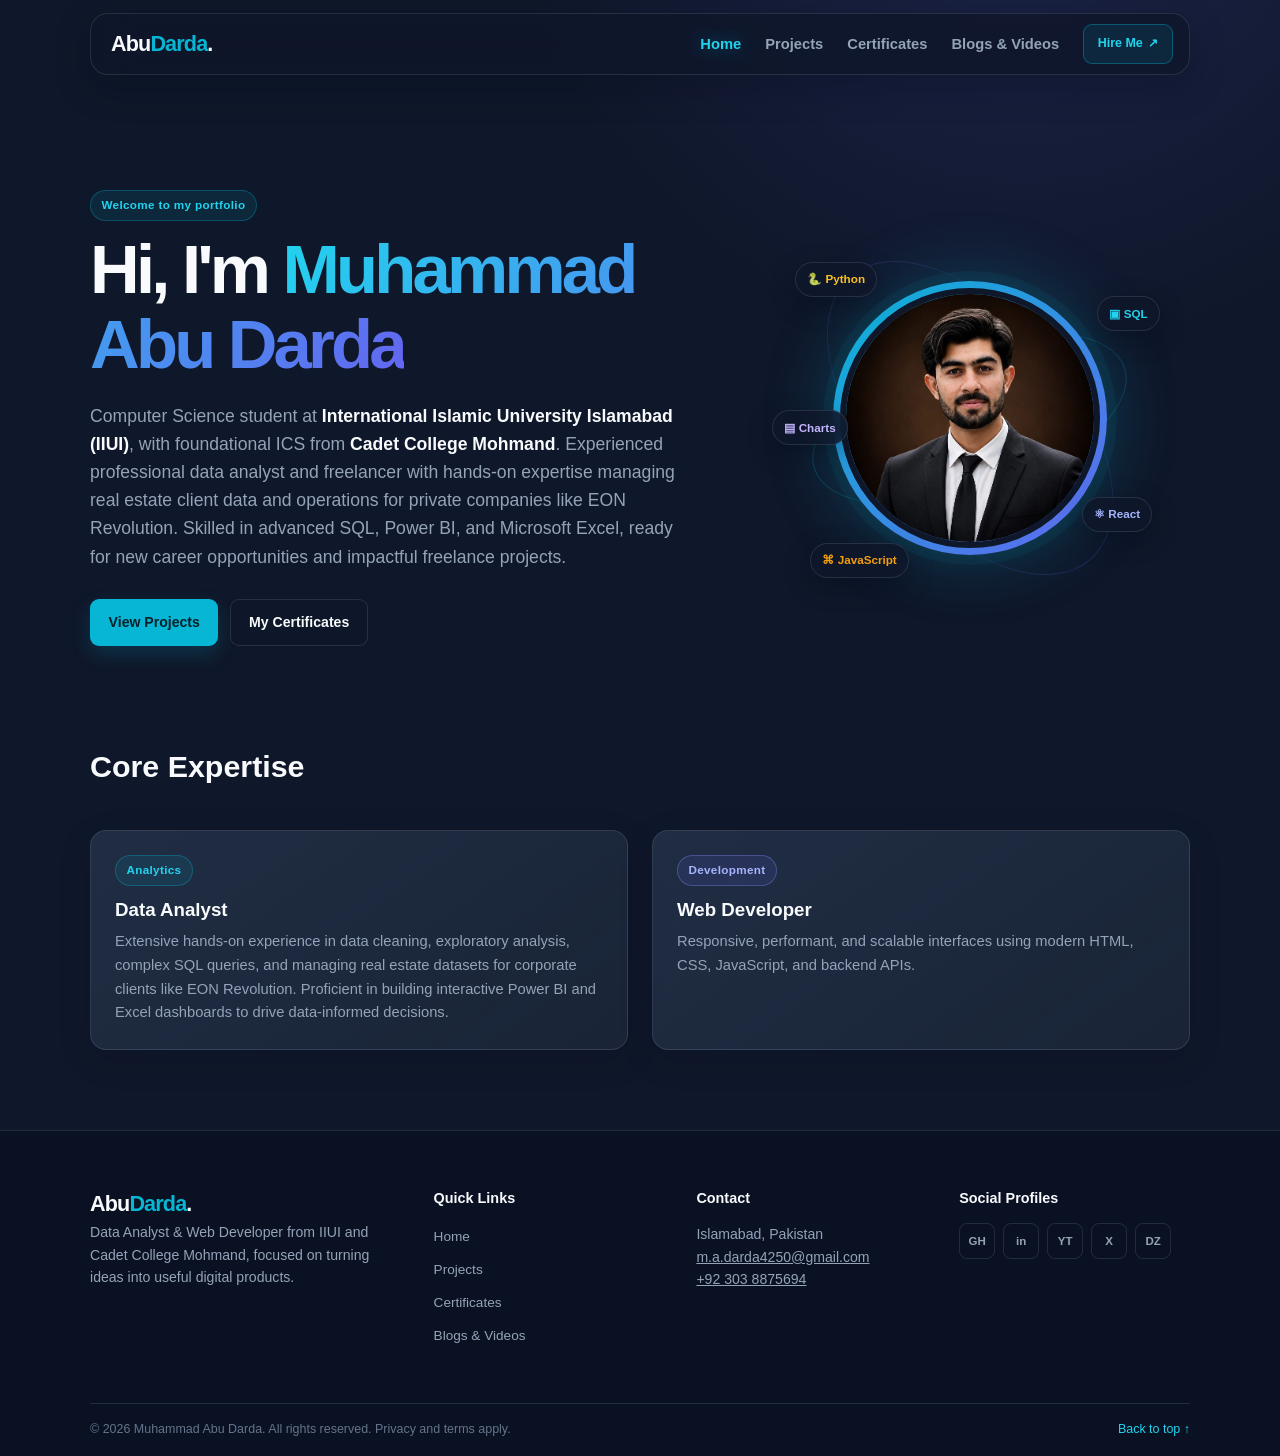
==== index.html @ 74d6f2fb "Add files via upload" ====
<!DOCTYPE html>
<html lang="en">
<head>
  <meta charset="UTF-8">
  <meta name="viewport" content="width=device-width, initial-scale=1.0">
  <meta name="description" content="Muhammad Abu Darda — Data Analyst and Web Developer portfolio.">
  <title>Muhammad Abu Darda | Data Analyst & Web Developer</title>
  <link rel="stylesheet" href="style.css">
</head>
<body id="top">
  <a class="skip-link" href="#main-content">Skip to content</a>
  <nav class="navbar" aria-label="Primary navigation">
    <div class="container nav-shell">
      <a href="index.html" class="logo" aria-label="Abu Darda home">Abu<span>Darda</span>.</a>
      <button class="nav-toggle" type="button" aria-expanded="false" aria-controls="primary-menu" aria-label="Open navigation menu"><span></span><span></span><span></span></button>
      <ul class="nav-links" id="primary-menu">
        <li><a class="active" href="index.html" aria-current="page">Home</a></li>
        <li><a href="projects.html">Projects</a></li>
        <li><a href="certificate.html">Certificates</a></li>
        <li><a href="blogs.html">Blogs & Videos</a></li>
      </ul>
      <a href="mailto:m.a.darda4250@gmail.com" class="nav-cta">Hire Me <span aria-hidden="true">↗</span></a>
    </div>
  </nav>

  <main id="main-content">
    <header class="container">
      <div class="hero">
        <div class="hero-text">
          <span class="badge">Welcome to my portfolio</span>
          <h1>Hi, I'm <span class="gradient-text">Muhammad Abu Darda</span></h1>
          <p>Computer Science student at <strong>International Islamic University Islamabad (IIUI)</strong>, with foundational ICS from <strong>Cadet College Mohmand</strong>. Experienced professional data analyst and freelancer with hands-on expertise managing real estate client data and operations for private companies like EON Revolution. Skilled in advanced SQL, Power BI, and Microsoft Excel, ready for new career opportunities and impactful freelance projects.</p>
          <div class="hero-actions">
            <a href="projects.html" class="btn btn-primary">View Projects</a>
            <a href="certificate.html" class="btn btn-outline">My Certificates</a>
          </div>
        </div>
        <div class="hero-img-wrap">
          <div class="profile-orbit" aria-label="Profile image with technology badges">
            <span class="orbit-badge">🐍 Python</span>
            <span class="orbit-badge">▣ SQL</span>
            <span class="orbit-badge">⚛ React</span>
            <span class="orbit-badge">⌘ JavaScript</span>
            <span class="orbit-badge">▤ Charts</span>
            <div class="profile-img-container">
              <img src="profile-pic.jpeg" alt="Portrait of Muhammad Abu Darda" width="600" height="600">
            </div>
          </div>
        </div>
      </div>
    </header>
    <section class="container" aria-labelledby="expertise-title">
      <h2 id="expertise-title" class="section-heading">Core Expertise</h2>
      <div class="grid-2">
        <article class="card">
          <span class="badge">Analytics</span>
          <h3>Data Analyst</h3>
          <p class="card-desc">Extensive hands-on experience in data cleaning, exploratory analysis, complex SQL queries, and managing real estate datasets for corporate clients like EON Revolution. Proficient in building interactive Power BI and Excel dashboards to drive data-informed decisions.</p>
        </article>
        <article class="card">
          <span class="badge badge-indigo">Development</span>
          <h3>Web Developer</h3>
          <p class="card-desc">Responsive, performant, and scalable interfaces using modern HTML, CSS, JavaScript, and backend APIs.</p>
        </article>
      </div>
    </section>
  </main>

  <footer>
    <div class="container footer-main">
      <div class="footer-brand"><a href="index.html" class="logo">Abu<span>Darda</span>.</a><p>Data Analyst & Web Developer from IIUI and Cadet College Mohmand, focused on turning ideas into useful digital products.</p></div>
      <div class="footer-column"><h2 class="footer-heading">Quick Links</h2><ul class="footer-links"><li><a href="index.html">Home</a></li><li><a href="projects.html">Projects</a></li><li><a href="certificate.html">Certificates</a></li><li><a href="blogs.html">Blogs & Videos</a></li></ul></div>
      <div class="footer-column"><h2 class="footer-heading">Contact</h2><p>Islamabad, Pakistan</p><p><a href="mailto:m.a.darda4250@gmail.com">m.a.darda4250@gmail.com</a></p><p><a href="tel:+923038875694">+92 303 8875694</a></p></div>
      <div class="footer-column"><h2 class="footer-heading">Social Profiles</h2><div class="social-links"><a href="https://github.com/015740bscsf25-eng" target="_blank" rel="noopener noreferrer" aria-label="GitHub">GH</a><a href="https://www.linkedin.com/in/muhammad-abu-darda-8aaa513ba" target="_blank" rel="noopener noreferrer" aria-label="LinkedIn">in</a><a href="https://youtube.com/" target="_blank" rel="noopener noreferrer" aria-label="YouTube">YT</a><a href="https://x.com/" target="_blank" rel="noopener noreferrer" aria-label="Twitter X">X</a><a href="#" aria-label="Daraz or portfolio link">DZ</a></div></div>
    </div>
    <div class="container footer-bottom"><p>&copy; 2026 Muhammad Abu Darda. All rights reserved. Privacy and terms apply.</p><a class="back-to-top" href="#top">Back to top ↑</a></div>
  </footer>
  <script src="js/main.js"></script>
</body>
</html>
---- style.css ----
:root {
  --bg-primary: #0f172a;
  --bg-surface: #1e293b;
  --bg-elevated: #24334a;
  --bg-card: rgba(30, 41, 59, 0.72);
  --accent-cyan: #06b6d4;
  --accent-cyan-bright: #22d3ee;
  --accent-indigo: #6366f1;
  --text-primary: #f8fafc;
  --text-secondary: #94a3b8;
  --text-muted: #64748b;
  --border-color: rgba(148, 163, 184, 0.18);
  --border-strong: rgba(34, 211, 238, 0.45);
  --shadow: 0 18px 55px rgba(2, 8, 23, 0.32);
  --radius: 16px;
  --font-family: "Segoe UI", Roboto, Helvetica, Arial, sans-serif;
}

* { box-sizing: border-box; margin: 0; padding: 0; }
html { scroll-behavior: smooth; }
body {
  background: radial-gradient(circle at 80% -10%, rgba(99, 102, 241, 0.16), transparent 32rem), var(--bg-primary);
  color: var(--text-primary);
  font-family: var(--font-family);
  line-height: 1.6;
  min-height: 100vh;
  display: flex;
  flex-direction: column;
}
body.modal-open { overflow: hidden; }
a { color: inherit; }
button, a { -webkit-tap-highlight-color: transparent; }
.container { width: min(1100px, calc(100% - 40px)); margin: 0 auto; }

.skip-link {
  position: absolute; left: 1rem; top: -4rem; z-index: 2000;
  background: var(--accent-cyan); color: var(--bg-primary); padding: .65rem 1rem; border-radius: 8px;
}
.skip-link:focus { top: 1rem; }
.navbar { position: sticky; top: .8rem; z-index: 1000; padding: 0 .75rem; }
.nav-shell { position: relative; min-height: 62px; display: flex; align-items: center; gap: 1.5rem; padding: .65rem 1rem .65rem 1.25rem; border: 1px solid var(--border-color); border-radius: 18px; background: rgba(15, 23, 42, .78); backdrop-filter: blur(20px); box-shadow: 0 12px 35px rgba(2, 8, 23, .25); }
.logo { text-decoration: none; font-size: 1.35rem; font-weight: 800; letter-spacing: -.04em; }
.logo span { color: var(--accent-cyan); }
.nav-links { display: flex; align-items: center; gap: clamp(.8rem, 2vw, 1.5rem); margin-left: auto; list-style: none; }
.nav-links a { color: var(--text-secondary); text-decoration: none; font-size: .92rem; font-weight: 600; transition: color .25s ease, text-shadow .25s ease; }
.nav-links a:hover, .nav-links a.active { color: var(--accent-cyan-bright); text-shadow: 0 0 18px rgba(34, 211, 238, .45); }
.nav-cta { display: inline-flex; align-items: center; gap: .35rem; padding: .55rem .85rem; border: 1px solid rgba(6, 182, 212, .35); border-radius: 9px; background: rgba(6, 182, 212, .1); color: var(--accent-cyan-bright); font-size: .78rem; font-weight: 800; text-decoration: none; white-space: nowrap; transition: .25s ease; }
.nav-cta:hover { background: var(--accent-cyan); color: var(--bg-primary); box-shadow: 0 0 22px rgba(6, 182, 212, .3); }
.nav-toggle { display: none; width: 2.35rem; height: 2.35rem; padding: .5rem; border: 1px solid var(--border-color); border-radius: 8px; background: transparent; cursor: pointer; }
.nav-toggle span { display: block; height: 2px; margin: 4px 0; border-radius: 2px; background: var(--text-primary); transition: transform .25s ease, opacity .25s ease; }
.nav-shell.menu-open .nav-toggle span:nth-child(1) { transform: translateY(6px) rotate(45deg); }
.nav-shell.menu-open .nav-toggle span:nth-child(2) { opacity: 0; }
.nav-shell.menu-open .nav-toggle span:nth-child(3) { transform: translateY(-6px) rotate(-45deg); }

.hero { display: grid; grid-template-columns: minmax(0, 1.15fr) minmax(320px, .85fr); align-items: center; gap: 4rem; padding: clamp(4.5rem, 10vw, 8rem) 0 5rem; }
.hero-text h1 { font-size: clamp(2.35rem, 6vw, 4.3rem); line-height: 1.08; letter-spacing: -.055em; margin: .75rem 0 1.25rem; }
.hero-text p { color: var(--text-secondary); max-width: 650px; font-size: clamp(1rem, 1.5vw, 1.1rem); margin-bottom: 1.75rem; }
.hero-text strong { color: var(--text-primary); }
.gradient-text { background: linear-gradient(120deg, var(--accent-cyan-bright), var(--accent-indigo)); background-clip: text; -webkit-background-clip: text; color: transparent; }
.hero-actions, .card-actions { display: flex; flex-wrap: wrap; gap: .75rem; align-items: center; }
.hero-img-wrap { display: grid; place-items: center; min-height: 390px; }
.profile-orbit { position: relative; width: min(100%, 380px); aspect-ratio: 1; display: grid; place-items: center; }
.profile-orbit::before, .profile-orbit::after { content: ""; position: absolute; border: 1px solid rgba(6, 182, 212, .24); border-radius: 50%; inset: 7%; transform: rotate(-18deg) scaleY(.45); }
.profile-orbit::after { inset: 1%; border-color: rgba(99, 102, 241, .2); transform: rotate(50deg) scaleY(.55); }
.profile-img-container { width: min(72%, 285px); aspect-ratio: 1; border-radius: 50%; padding: 7px; background: linear-gradient(135deg, var(--accent-cyan), var(--accent-indigo)); box-shadow: 0 0 0 10px rgba(6, 182, 212, .06), 0 0 70px rgba(6, 182, 212, .28); animation: levitate 5s ease-in-out infinite; z-index: 1; }
.profile-img-container img { width: 100%; height: 100%; display: block; object-fit: cover; border: 6px solid var(--bg-primary); border-radius: inherit; }
.orbit-badge { position: absolute; z-index: 2; display: inline-flex; align-items: center; gap: .35rem; padding: .45rem .7rem; border: 1px solid var(--border-color); border-radius: 999px; background: rgba(15, 23, 42, .82); backdrop-filter: blur(10px); color: var(--text-primary); box-shadow: 0 8px 24px rgba(2, 8, 23, .35); font-size: .73rem; font-weight: 700; animation: buzz 4.5s ease-in-out infinite; }
.orbit-badge:nth-child(1) { top: 9%; left: 4%; color: #fbbf24; animation-delay: -.7s; }
.orbit-badge:nth-child(2) { top: 18%; right: 0; color: var(--accent-cyan-bright); animation-delay: -1.8s; }
.orbit-badge:nth-child(3) { bottom: 20%; right: 2%; color: #a5b4fc; animation-delay: -3s; }
.orbit-badge:nth-child(4) { bottom: 8%; left: 8%; color: #f59e0b; animation-delay: -4s; }
.orbit-badge:nth-child(5) { top: 48%; left: -2%; color: #c4b5fd; animation-delay: -2.2s; }
@keyframes levitate { 0%, 100% { transform: translate3d(0, 0, 0); } 50% { transform: translate3d(0, -12px, 0); } }
@keyframes buzz { 0%, 100% { transform: translate3d(0, 0, 0) rotate(0); } 35% { transform: translate3d(5px, -8px, 0) rotate(2deg); } 70% { transform: translate3d(-5px, 4px, 0) rotate(-2deg); } }

.badge { display: inline-flex; align-items: center; width: fit-content; padding: .32rem .65rem; border: 1px solid rgba(6, 182, 212, .3); border-radius: 999px; background: rgba(6, 182, 212, .1); color: var(--accent-cyan-bright); font-size: .73rem; font-weight: 800; letter-spacing: .03em; }
.badge-indigo { border-color: rgba(129, 140, 248, .35); background: rgba(99, 102, 241, .13); color: #a5b4fc; }
.page-header { padding: clamp(3.5rem, 8vw, 5rem) 0 1rem; text-align: center; }
.page-header h1 { font-size: clamp(2rem, 5vw, 3.4rem); line-height: 1.15; margin-bottom: .8rem; }
.page-header p { max-width: 650px; margin: 0 auto; color: var(--text-secondary); }
.page-profile { display: flex; align-items: center; justify-content: center; gap: 1.15rem; max-width: 780px; margin: 0 auto; text-align: left; }
.page-profile img { flex: 0 0 80px; border: 3px solid var(--accent-cyan); border-radius: 50%; object-fit: cover; box-shadow: 0 0 0 7px rgba(6, 182, 212, .08), 0 0 28px rgba(6, 182, 212, .3); }
.page-profile h1 { margin-top: .3rem; }
.eyebrow { color: var(--accent-cyan-bright); font-size: .72rem; font-weight: 800; letter-spacing: .08em; text-transform: uppercase; }
.section-heading { margin: 1rem 0; font-size: 1.9rem; }
.grid-2, .grid-3 { display: grid; gap: 1.5rem; margin: 2.5rem 0 5rem; }
.grid-2 { grid-template-columns: repeat(2, minmax(0, 1fr)); }
.grid-3 { grid-template-columns: repeat(3, minmax(0, 1fr)); }
.card { min-width: 0; background: linear-gradient(145deg, rgba(36, 51, 74, .8), var(--bg-card)); border: 1px solid var(--border-color); border-radius: var(--radius); padding: 1.5rem; box-shadow: 0 10px 35px rgba(2, 8, 23, .12); transition: transform .3s ease, border-color .3s ease, box-shadow .3s ease; }
.card:hover { transform: translateY(-6px); border-color: var(--border-strong); box-shadow: 0 16px 45px rgba(2, 8, 23, .3), 0 0 24px rgba(6, 182, 212, .09); }
.card h3 { margin: .75rem 0 .5rem; line-height: 1.3; }
.card-desc { color: var(--text-secondary); font-size: .92rem; }
.btn { position: relative; display: inline-flex; justify-content: center; align-items: center; gap: .4rem; border: 1px solid transparent; border-radius: 9px; padding: .7rem 1.1rem; font: inherit; font-size: .88rem; font-weight: 800; text-decoration: none; cursor: pointer; overflow: hidden; transition: transform .25s ease, box-shadow .25s ease, background .25s ease, border-color .25s ease; }
.btn::after { content: ""; position: absolute; inset: 0; background: linear-gradient(110deg, transparent 25%, rgba(255,255,255,.22), transparent 70%); transform: translateX(-120%); transition: transform .5s ease; }
.btn:hover::after { transform: translateX(120%); }
.btn:hover { transform: translateY(-2px); }
.btn-primary { background: var(--accent-cyan); color: #06202a; box-shadow: 0 8px 20px rgba(6, 182, 212, .18); }
.btn-primary:hover { background: var(--accent-cyan-bright); box-shadow: 0 10px 28px rgba(6, 182, 212, .35); }
.btn-outline { border-color: var(--border-color); background: rgba(15, 23, 42, .35); color: var(--text-primary); }
.btn-outline:hover { border-color: var(--accent-cyan); background: rgba(6, 182, 212, .1); }
.btn-sm { padding: .55rem .75rem; font-size: .78rem; }
.filter-bar { display: flex; flex-wrap: wrap; justify-content: center; gap: .6rem; margin: 2rem 0; }
.filter-btn { border: 1px solid var(--border-color); border-radius: 999px; padding: .6rem 1rem; color: var(--text-secondary); background: rgba(30, 41, 59, .5); cursor: pointer; font: inherit; font-size: .82rem; font-weight: 700; transition: .25s ease; }
.filter-btn:hover, .filter-btn.active { background: rgba(6, 182, 212, .15); border-color: var(--accent-cyan); color: var(--accent-cyan-bright); }
.project-card { display: flex; flex-direction: column; padding: 0; overflow: hidden; }
.project-img-wrap { aspect-ratio: 16 / 9; background: var(--bg-primary); overflow: hidden; }
.project-img-wrap img { width: 100%; height: 100%; display: block; object-fit: cover; transition: transform .45s ease; }
.project-card:hover .project-img-wrap img { transform: scale(1.05); }
.card-content { display: flex; flex: 1; flex-direction: column; padding: 1.35rem; }
.tech-stack { display: flex; flex-wrap: wrap; gap: .45rem; margin: 1rem 0 1.25rem; }
.tech-stack span { padding: .25rem .5rem; border-radius: 5px; background: rgba(6, 182, 212, .1); color: var(--accent-cyan-bright); font-size: .7rem; font-weight: 700; }
.tech-stack-indigo span { background: rgba(99, 102, 241, .12); color: #a5b4fc; }
.card-actions { margin-top: auto; }
.cert-card { display: flex; flex-direction: column; }
.img-preview { position: relative; display: block; width: calc(100% + 3rem); aspect-ratio: 3 / 2; margin: -1.5rem -1.5rem 1.25rem; padding: 0; overflow: hidden; border: 0; background: var(--bg-primary); cursor: zoom-in; text-align: left; }
.img-preview img { width: 100%; height: 100%; object-fit: cover; transition: transform .4s ease, filter .4s ease; }
.img-preview:hover img { transform: scale(1.06); filter: brightness(.72); }
.img-overlay { position: absolute; inset: 0; display: grid; place-items: center; opacity: 0; background: rgba(6, 182, 212, .18); color: white; transition: opacity .3s ease; }
.img-preview:hover .img-overlay, .img-preview:focus-visible .img-overlay { opacity: 1; }
.issuer { margin: .8rem 0 1.2rem; color: var(--text-muted); font-size: .8rem; }
.issuer strong { color: var(--text-secondary); }
.video-responsive { position: relative; aspect-ratio: 16 / 9; overflow: hidden; margin-bottom: 1.2rem; border-radius: 10px; background: #000; }
.video-responsive iframe { width: 100%; height: 100%; border: 0; }

.modal { position: fixed; inset: 0; z-index: 1500; display: grid; place-items: center; padding: 1rem; background: rgba(2, 8, 23, .82); backdrop-filter: blur(10px); opacity: 0; visibility: hidden; transition: opacity .25s ease, visibility .25s ease; }
.modal.is-open { opacity: 1; visibility: visible; }
.modal-content { position: relative; width: min(100%, 980px); max-height: calc(100vh - 2rem); overflow: auto; padding: 1.25rem; border: 1px solid var(--border-strong); border-radius: var(--radius); background: var(--bg-surface); box-shadow: var(--shadow); transform: translateY(15px) scale(.98); transition: transform .25s ease; }
.modal.is-open .modal-content { transform: translateY(0) scale(1); }
.modal-content h3 { padding-right: 2.5rem; margin-bottom: 1rem; }
.modal-content img { display: block; width: 100%; max-height: 72vh; object-fit: contain; border-radius: 8px; background: var(--bg-primary); }
.modal-close { position: absolute; top: .65rem; right: .85rem; width: 2rem; height: 2rem; display: grid; place-items: center; border: 0; border-radius: 50%; color: var(--text-primary); background: rgba(148, 163, 184, .14); font-size: 1.3rem; cursor: pointer; }
.modal-close:hover { background: rgba(6, 182, 212, .25); }

footer { margin-top: auto; border-top: 1px solid var(--border-color); background: rgba(2, 8, 23, .35); }
.footer-main { display: grid; grid-template-columns: 1.35fr repeat(3, 1fr); gap: 2rem; padding: 3.5rem 0; }
.footer-brand p, .footer-column p { color: var(--text-secondary); font-size: .88rem; }
.footer-heading { margin-bottom: .85rem; font-size: .9rem; color: var(--text-primary); }
.footer-links { display: grid; gap: .45rem; list-style: none; }
.footer-links a { color: var(--text-secondary); font-size: .85rem; text-decoration: none; transition: color .2s ease; }
.footer-links a:hover { color: var(--accent-cyan-bright); }
.social-links { display: flex; flex-wrap: wrap; gap: .5rem; }
.social-links a { display: grid; place-items: center; width: 2.25rem; height: 2.25rem; border: 1px solid var(--border-color); border-radius: 8px; color: var(--text-secondary); text-decoration: none; font-size: .72rem; font-weight: 800; transition: .25s ease; }
.social-links a:hover { border-color: var(--accent-cyan); color: var(--accent-cyan-bright); transform: translateY(-2px); }
.footer-bottom { display: flex; align-items: center; justify-content: space-between; gap: 1rem; padding: 1rem 0; border-top: 1px solid var(--border-color); color: var(--text-muted); font-size: .78rem; }
.footer-bottom p { max-width: 650px; }
.back-to-top { color: var(--accent-cyan-bright); text-decoration: none; white-space: nowrap; }

@media (max-width: 900px) {
  .hero { grid-template-columns: 1fr; gap: 1rem; text-align: center; }
  .hero-text p { margin-left: auto; margin-right: auto; }
  .hero-actions { justify-content: center; }
  .hero-img-wrap { min-height: 340px; }
  .grid-3 { grid-template-columns: repeat(2, minmax(0, 1fr)); }
  .footer-main { grid-template-columns: repeat(2, 1fr); }
}
@media (max-width: 620px) {
  .container { width: min(100% - 28px, 1180px); }
  .navbar { top: .45rem; }
  .nav-shell { flex-wrap: wrap; gap: .65rem; padding: .65rem .75rem; }
  .nav-toggle { display: block; margin-left: auto; }
  .nav-cta { order: 3; width: 100%; justify-content: center; }
  .nav-links { display: none; order: 4; width: 100%; flex-direction: column; align-items: stretch; gap: .2rem; margin: 0; padding-top: .35rem; }
  .nav-shell.menu-open .nav-links { display: flex; }
  .nav-links a { display: block; padding: .55rem .65rem; border-radius: 7px; font-size: .82rem; }
  .nav-links a:hover, .nav-links a.active { background: rgba(6, 182, 212, .08); }
  .hero { padding-top: 3.5rem; }
  .profile-orbit { width: min(100%, 330px); }
  .page-profile { align-items: flex-start; flex-direction: column; text-align: center; }
  .page-profile img { width: 64px; flex-basis: 64px; align-self: center; }
  .page-profile p { max-width: 100%; }
  .orbit-badge { font-size: .65rem; padding: .35rem .5rem; }
  .grid-2, .grid-3 { grid-template-columns: 1fr; margin-bottom: 3.5rem; }
  .footer-main { grid-template-columns: 1fr; padding: 2.5rem 0; }
  .footer-bottom { align-items: flex-start; flex-direction: column; }
}
@media (prefers-reduced-motion: reduce) {
  *, *::before, *::after { scroll-behavior: auto !important; animation-duration: .01ms !important; animation-iteration-count: 1 !important; transition-duration: .01ms !important; }
}
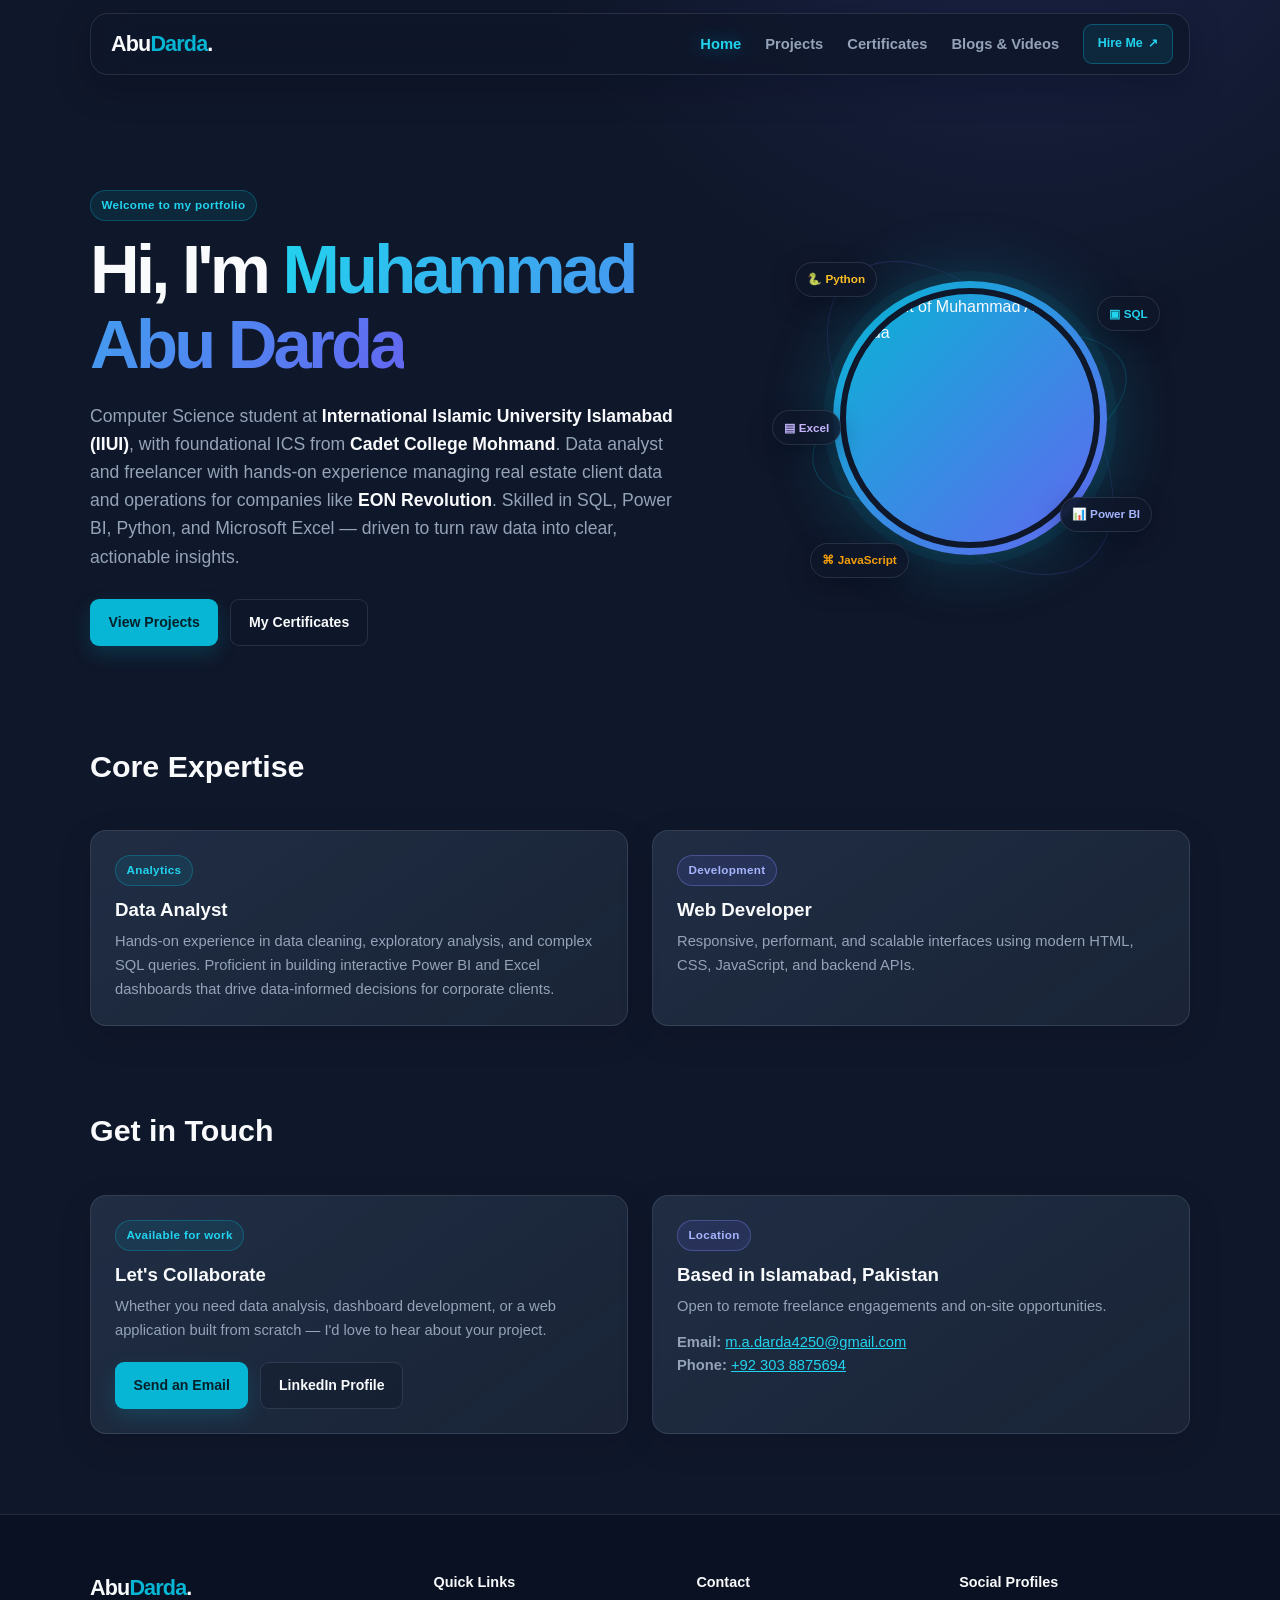
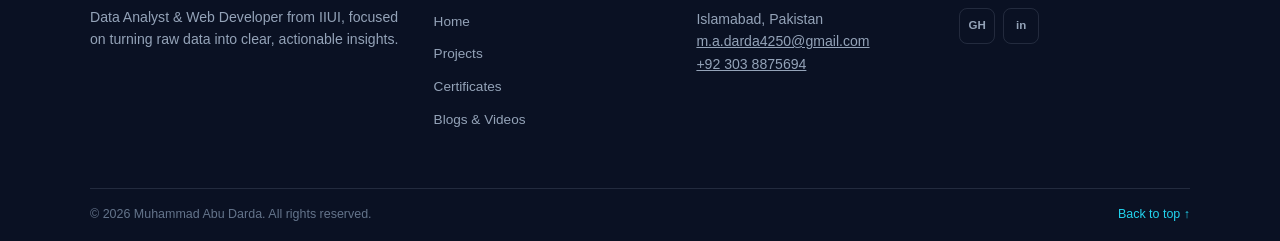
==== commit e8ea2f7e: "Enhance index.html with new content and meta tags Updated the portfolio page with enhanced meta tags" ====
--- a/index.html
+++ b/index.html
@@ -3,16 +3,23 @@
 <head>
   <meta charset="UTF-8">
   <meta name="viewport" content="width=device-width, initial-scale=1.0">
-  <meta name="description" content="Muhammad Abu Darda — Data Analyst and Web Developer portfolio.">
+  <meta name="description" content="Muhammad Abu Darda — Data Analyst and Web Developer portfolio showcasing projects, certifications, and technical expertise.">
+  <meta name="theme-color" content="#06b6d4">
+  <meta property="og:title" content="Muhammad Abu Darda | Data Analyst & Web Developer">
+  <meta property="og:description" content="Portfolio showcasing data analytics projects, certifications, and web development work.">
+  <meta property="og:type" content="website">
   <title>Muhammad Abu Darda | Data Analyst & Web Developer</title>
   <link rel="stylesheet" href="style.css">
 </head>
 <body id="top">
   <a class="skip-link" href="#main-content">Skip to content</a>
+
   <nav class="navbar" aria-label="Primary navigation">
     <div class="container nav-shell">
       <a href="index.html" class="logo" aria-label="Abu Darda home">Abu<span>Darda</span>.</a>
-      <button class="nav-toggle" type="button" aria-expanded="false" aria-controls="primary-menu" aria-label="Open navigation menu"><span></span><span></span><span></span></button>
+      <button class="nav-toggle" type="button" aria-expanded="false" aria-controls="primary-menu" aria-label="Open navigation menu">
+        <span></span><span></span><span></span>
+      </button>
       <ul class="nav-links" id="primary-menu">
         <li><a class="active" href="index.html" aria-current="page">Home</a></li>
         <li><a href="projects.html">Projects</a></li>
@@ -29,7 +36,13 @@
         <div class="hero-text">
           <span class="badge">Welcome to my portfolio</span>
           <h1>Hi, I'm <span class="gradient-text">Muhammad Abu Darda</span></h1>
-          <p>Computer Science student at <strong>International Islamic University Islamabad (IIUI)</strong>, with foundational ICS from <strong>Cadet College Mohmand</strong>. Experienced professional data analyst and freelancer with hands-on expertise managing real estate client data and operations for private companies like EON Revolution. Skilled in advanced SQL, Power BI, and Microsoft Excel, ready for new career opportunities and impactful freelance projects.</p>
+          <p>
+            Computer Science student at <strong>International Islamic University Islamabad (IIUI)</strong>,
+            with foundational ICS from <strong>Cadet College Mohmand</strong>. Data analyst and freelancer
+            with hands-on experience managing real estate client data and operations for companies
+            like <strong>EON Revolution</strong>. Skilled in SQL, Power BI, Python, and Microsoft Excel —
+            driven to turn raw data into clear, actionable insights.
+          </p>
           <div class="hero-actions">
             <a href="projects.html" class="btn btn-primary">View Projects</a>
             <a href="certificate.html" class="btn btn-outline">My Certificates</a>
@@ -39,28 +52,65 @@
           <div class="profile-orbit" aria-label="Profile image with technology badges">
             <span class="orbit-badge">🐍 Python</span>
             <span class="orbit-badge">▣ SQL</span>
-            <span class="orbit-badge">⚛ React</span>
+            <span class="orbit-badge">📊 Power BI</span>
             <span class="orbit-badge">⌘ JavaScript</span>
-            <span class="orbit-badge">▤ Charts</span>
+            <span class="orbit-badge">▤ Excel</span>
             <div class="profile-img-container">
-              <img src="profile-pic.jpeg" alt="Portrait of Muhammad Abu Darda" width="600" height="600">
+              <img src="assets/profile-pic.jpeg" alt="Portrait of Muhammad Abu Darda" width="600" height="600">
             </div>
           </div>
         </div>
       </div>
     </header>
+
     <section class="container" aria-labelledby="expertise-title">
       <h2 id="expertise-title" class="section-heading">Core Expertise</h2>
       <div class="grid-2">
         <article class="card">
           <span class="badge">Analytics</span>
           <h3>Data Analyst</h3>
-          <p class="card-desc">Extensive hands-on experience in data cleaning, exploratory analysis, complex SQL queries, and managing real estate datasets for corporate clients like EON Revolution. Proficient in building interactive Power BI and Excel dashboards to drive data-informed decisions.</p>
+          <p class="card-desc">
+            Hands-on experience in data cleaning, exploratory analysis, and complex SQL queries.
+            Proficient in building interactive Power BI and Excel dashboards that drive
+            data-informed decisions for corporate clients.
+          </p>
         </article>
         <article class="card">
           <span class="badge badge-indigo">Development</span>
           <h3>Web Developer</h3>
-          <p class="card-desc">Responsive, performant, and scalable interfaces using modern HTML, CSS, JavaScript, and backend APIs.</p>
+          <p class="card-desc">
+            Responsive, performant, and scalable interfaces using modern HTML, CSS,
+            JavaScript, and backend APIs.
+          </p>
+        </article>
+      </div>
+    </section>
+
+    <section class="container" aria-labelledby="contact-title">
+      <h2 id="contact-title" class="section-heading">Get in Touch</h2>
+      <div class="grid-2">
+        <article class="card">
+          <span class="badge">Available for work</span>
+          <h3>Let's Collaborate</h3>
+          <p class="card-desc">
+            Whether you need data analysis, dashboard development, or a web application built
+            from scratch — I'd love to hear about your project.
+          </p>
+          <div class="card-actions" style="margin-top:1.25rem">
+            <a href="mailto:m.a.darda4250@gmail.com" class="btn btn-primary">Send an Email</a>
+            <a href="https://www.linkedin.com/in/muhammad-abu-darda-8aaa513ba" target="_blank" rel="noopener noreferrer" class="btn btn-outline">LinkedIn Profile</a>
+          </div>
+        </article>
+        <article class="card">
+          <span class="badge badge-indigo">Location</span>
+          <h3>Based in Islamabad, Pakistan</h3>
+          <p class="card-desc">
+            Open to remote freelance engagements and on-site opportunities.
+          </p>
+          <p class="card-desc" style="margin-top:.75rem">
+            <strong>Email:</strong> <a href="mailto:m.a.darda4250@gmail.com" style="color:var(--accent-cyan-bright)">m.a.darda4250@gmail.com</a><br>
+            <strong>Phone:</strong> <a href="tel:+923038875694" style="color:var(--accent-cyan-bright)">+92 303 8875694</a>
+          </p>
         </article>
       </div>
     </section>
@@ -68,13 +118,39 @@
 
   <footer>
     <div class="container footer-main">
-      <div class="footer-brand"><a href="index.html" class="logo">Abu<span>Darda</span>.</a><p>Data Analyst & Web Developer from IIUI and Cadet College Mohmand, focused on turning ideas into useful digital products.</p></div>
-      <div class="footer-column"><h2 class="footer-heading">Quick Links</h2><ul class="footer-links"><li><a href="index.html">Home</a></li><li><a href="projects.html">Projects</a></li><li><a href="certificate.html">Certificates</a></li><li><a href="blogs.html">Blogs & Videos</a></li></ul></div>
-      <div class="footer-column"><h2 class="footer-heading">Contact</h2><p>Islamabad, Pakistan</p><p><a href="mailto:m.a.darda4250@gmail.com">m.a.darda4250@gmail.com</a></p><p><a href="tel:+923038875694">+92 303 8875694</a></p></div>
-      <div class="footer-column"><h2 class="footer-heading">Social Profiles</h2><div class="social-links"><a href="https://github.com/015740bscsf25-eng" target="_blank" rel="noopener noreferrer" aria-label="GitHub">GH</a><a href="https://www.linkedin.com/in/muhammad-abu-darda-8aaa513ba" target="_blank" rel="noopener noreferrer" aria-label="LinkedIn">in</a><a href="https://youtube.com/" target="_blank" rel="noopener noreferrer" aria-label="YouTube">YT</a><a href="https://x.com/" target="_blank" rel="noopener noreferrer" aria-label="Twitter X">X</a><a href="#" aria-label="Daraz or portfolio link">DZ</a></div></div>
+      <div class="footer-brand">
+        <a href="index.html" class="logo">Abu<span>Darda</span>.</a>
+        <p>Data Analyst & Web Developer from IIUI, focused on turning raw data into clear, actionable insights.</p>
+      </div>
+      <div class="footer-column">
+        <h2 class="footer-heading">Quick Links</h2>
+        <ul class="footer-links">
+          <li><a href="index.html">Home</a></li>
+          <li><a href="projects.html">Projects</a></li>
+          <li><a href="certificate.html">Certificates</a></li>
+          <li><a href="blogs.html">Blogs & Videos</a></li>
+        </ul>
+      </div>
+      <div class="footer-column">
+        <h2 class="footer-heading">Contact</h2>
+        <p>Islamabad, Pakistan</p>
+        <p><a href="mailto:m.a.darda4250@gmail.com">m.a.darda4250@gmail.com</a></p>
+        <p><a href="tel:+923038875694">+92 303 8875694</a></p>
+      </div>
+      <div class="footer-column">
+        <h2 class="footer-heading">Social Profiles</h2>
+        <div class="social-links">
+          <a href="https://github.com/015740bscsf25-eng" target="_blank" rel="noopener noreferrer" aria-label="GitHub">GH</a>
+          <a href="https://www.linkedin.com/in/muhammad-abu-darda-8aaa513ba" target="_blank" rel="noopener noreferrer" aria-label="LinkedIn">in</a>
+        </div>
+      </div>
     </div>
-    <div class="container footer-bottom"><p>&copy; 2026 Muhammad Abu Darda. All rights reserved. Privacy and terms apply.</p><a class="back-to-top" href="#top">Back to top ↑</a></div>
+    <div class="container footer-bottom">
+      <p>&copy; 2026 Muhammad Abu Darda. All rights reserved.</p>
+      <a class="back-to-top" href="#top">Back to top ↑</a>
+    </div>
   </footer>
+
   <script src="js/main.js"></script>
 </body>
 </html>
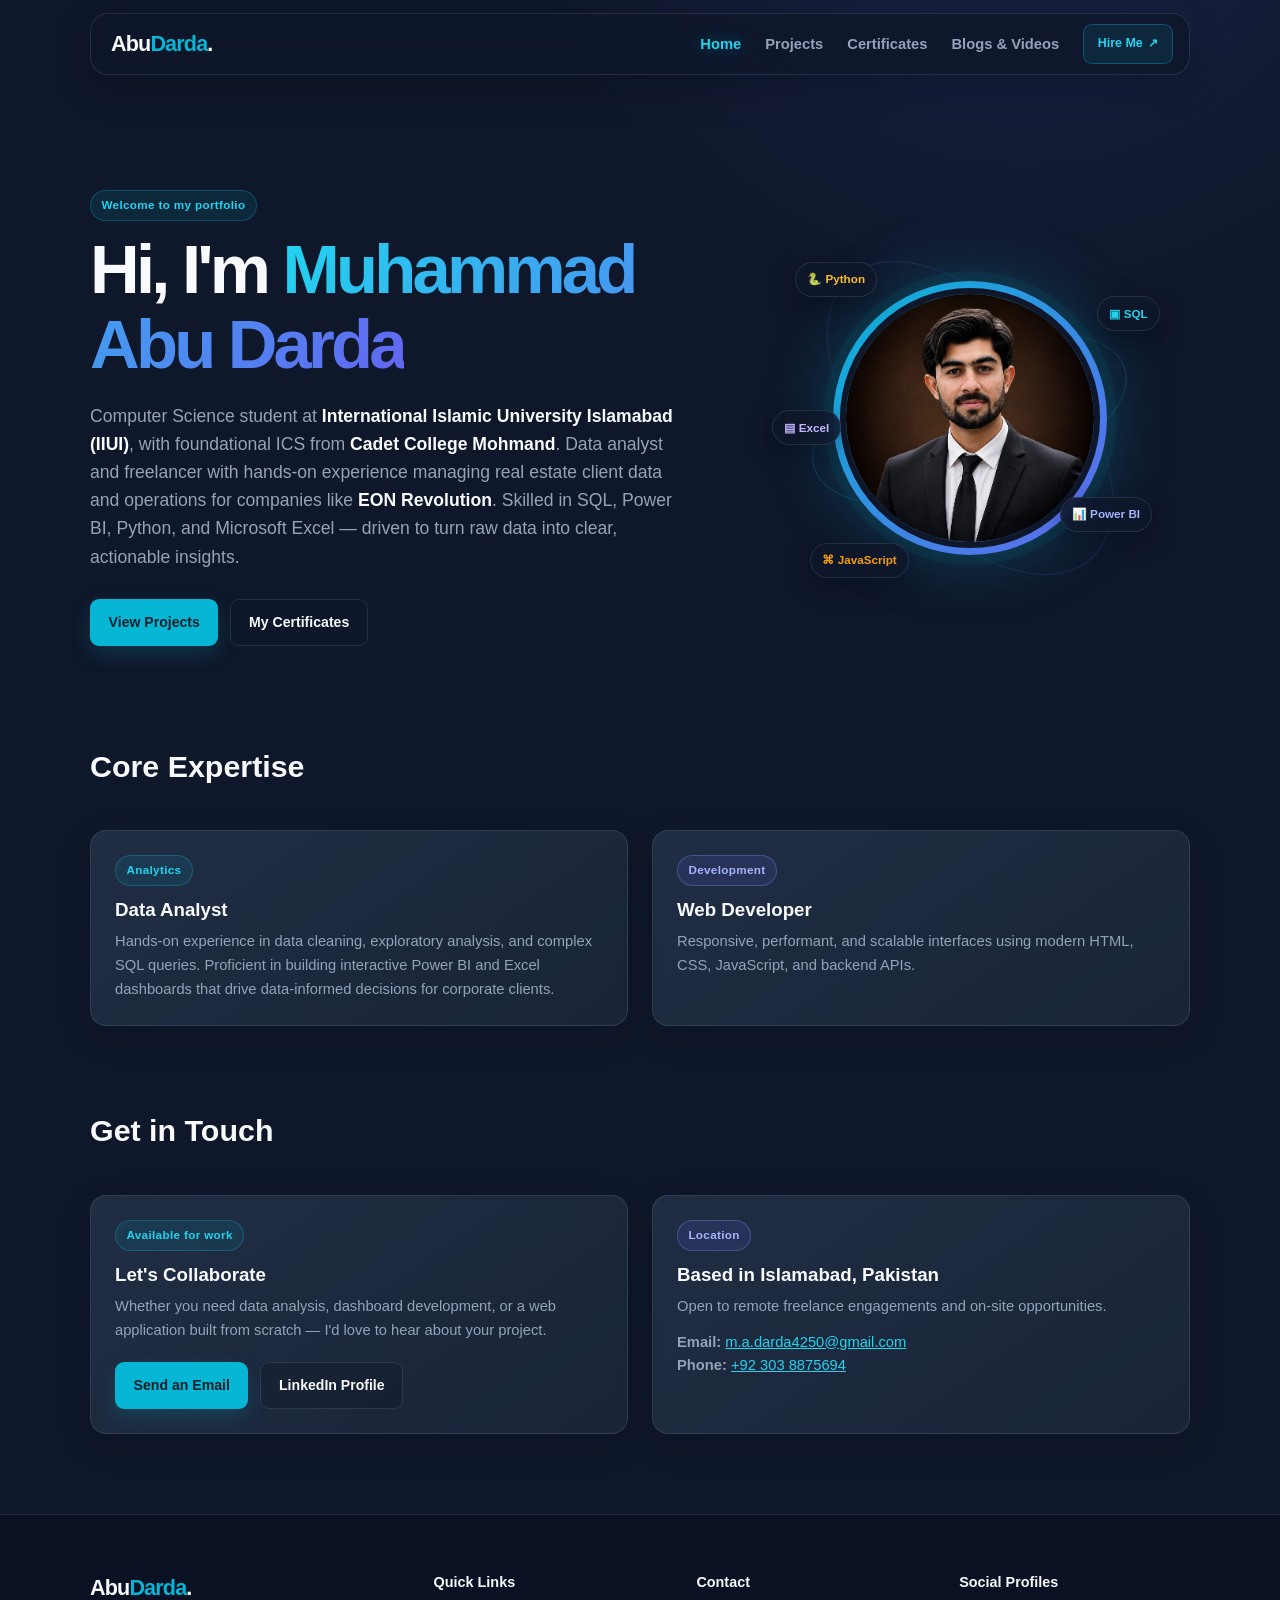
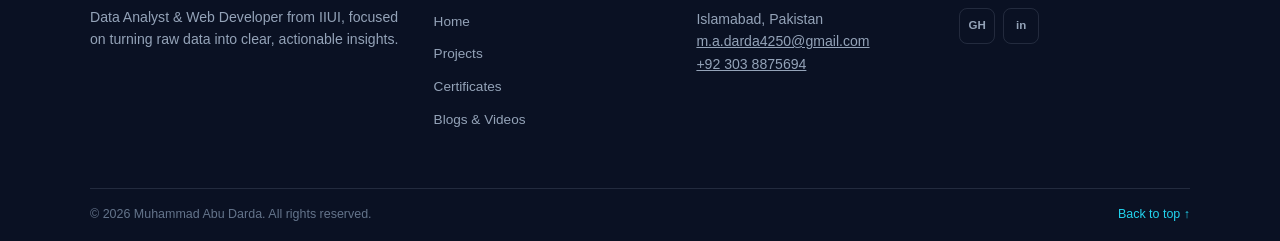
==== commit 492503a0: "Update index.html" ====
--- a/index.html
+++ b/index.html
@@ -56,7 +56,7 @@
             <span class="orbit-badge">⌘ JavaScript</span>
             <span class="orbit-badge">▤ Excel</span>
             <div class="profile-img-container">
-              <img src="assets/profile-pic.jpeg" alt="Portrait of Muhammad Abu Darda" width="600" height="600">
+              <img src="profile-pic.jpeg" alt="Portrait of Muhammad Abu Darda" width="600" height="600">
             </div>
           </div>
         </div>
